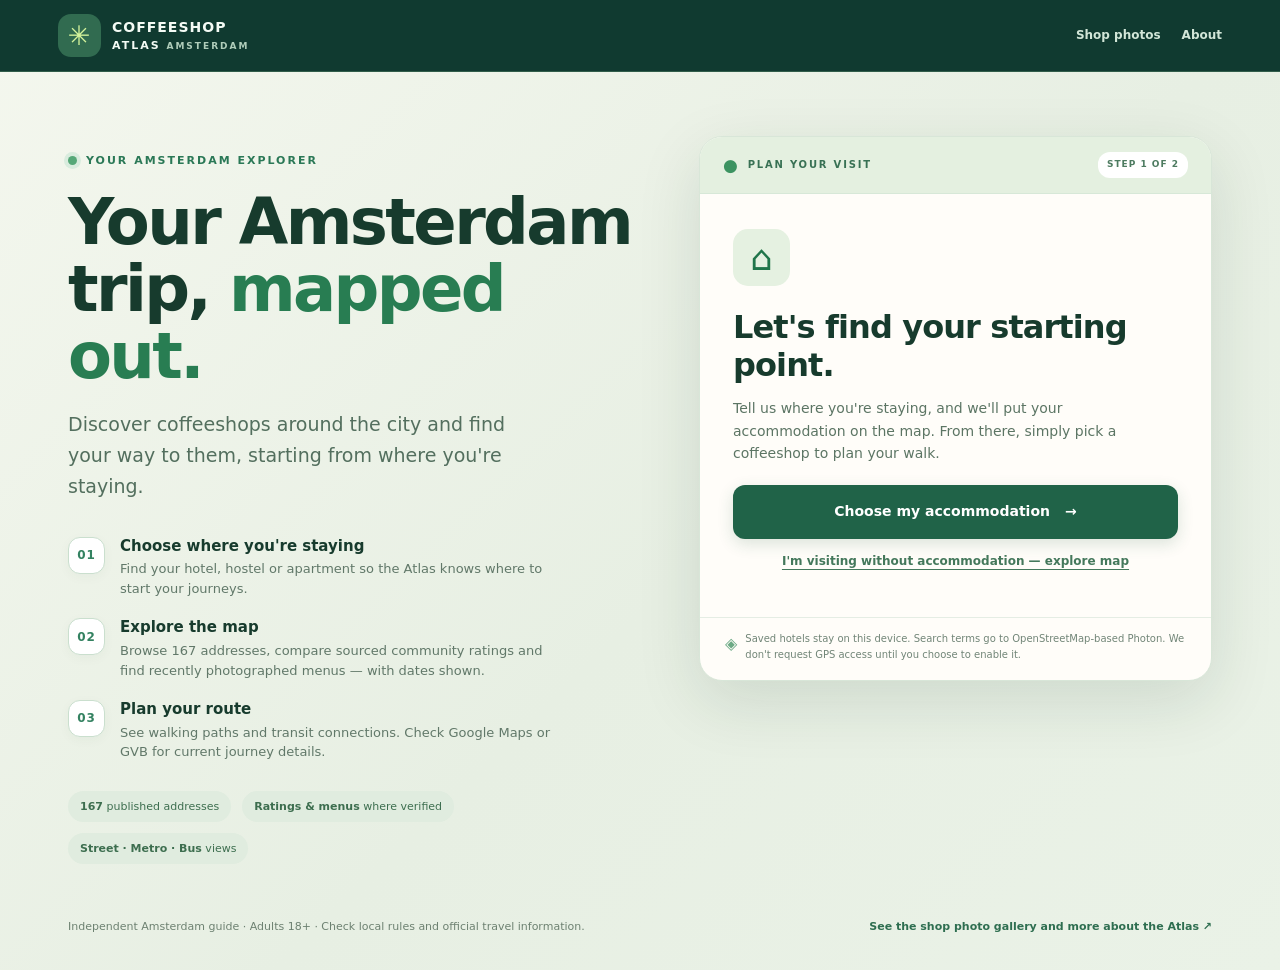
==== public/index.html @ c06398c3 "Refresh hotel-first website for expanded coffeeshop ratings" ====
<!doctype html>
<html lang="en">
<head>
<meta charset="utf-8">
<meta name="viewport" content="width=device-width, initial-scale=1, viewport-fit=cover">
<meta name="theme-color" content="#123c30">
<meta name="description" content="Plan your Amsterdam coffeeshop visit. See how the Atlas works, choose your hotel or accommodation, and explore coffeeshops, walking routes and local public transport on an interactive map.">
<title>Welcome | Amsterdam Coffeeshop Atlas</title>
<link rel="preconnect" href="https://photon.komoot.io">
<link rel="stylesheet" href="assets/welcome.css?v=1">
<script defer src="assets/welcome.js?v=9"></script>
</head>
<body>
<header class="site-header">
 <div class="site-inner">
  <a class="brand" href="index.html" aria-label="Amsterdam Coffeeshop Atlas welcome"><span class="brand-pin" aria-hidden="true">✳</span><span><strong>COFFEESHOP</strong><small>ATLAS <em>AMSTERDAM</em></small></span></a>
  <nav aria-label="Site"><a href="discover.html#featured">Shop photos</a><a href="discover.html#about">About</a></nav>
 </div>
</header>
<main class="welcome-layout" id="start">
 <section class="introduction" aria-labelledby="welcomeTitle">
  <div class="eyebrow"><span class="eyebrow-dot" aria-hidden="true"></span> YOUR AMSTERDAM EXPLORER</div>
  <h1 id="welcomeTitle">Your Amsterdam trip, <em>mapped out.</em></h1>
  <p class="intro-copy">Discover coffeeshops around the city and find your way to them, starting from where you're staying.</p>
  <div class="intro-points" aria-label="How the Atlas works">
   <div class="intro-point"><span class="step-number">01</span><div><h2>Choose where you're staying</h2><p>Find your hotel, hostel or apartment so the Atlas knows where to start your journeys.</p></div></div>
   <div class="intro-point"><span class="step-number">02</span><div><h2>Explore the map</h2><p>Browse 167 addresses, compare sourced community ratings and find recently photographed menus — with dates shown.</p></div></div>
   <div class="intro-point"><span class="step-number">03</span><div><h2>Plan your route</h2><p>See walking paths and transit connections. Check Google Maps or GVB for current journey details.</p></div></div>
  </div>
  <div class="intro-meta"><span><b>167</b> published addresses</span><span><b>Ratings &amp; menus</b> where verified</span><span><b>Street · Metro · Bus</b> views</span></div>
 </section>
 <section class="journey-card" aria-label="Set up your visit">
  <div class="card-stripe"><span class="map-dot" aria-hidden="true">●</span><span>PLAN YOUR VISIT</span><span class="step-tag" id="stepTag">STEP 1 OF 2</span></div>
  <div id="introStage" class="stage">
   <div class="welcome-mark" aria-hidden="true">⌂</div>
   <h2>Let's find your starting point.</h2>
   <p>Tell us where you're staying, and we'll put your accommodation on the map. From there, simply pick a coffeeshop to plan your walk.</p>
   <div class="saved-trip hidden" id="savedTrip">
    <span class="saved-icon" aria-hidden="true">⌂</span>
    <div><small>YOUR SAVED ACCOMMODATION</small><strong id="savedHotelName"></strong></div>
   </div>
   <button type="button" class="primary-button" id="chooseHotel">Choose my accommodation <span aria-hidden="true">→</span></button>
   <button type="button" class="primary-button hidden" id="continueSaved">Open my Amsterdam map <span aria-hidden="true">→</span></button>
   <button type="button" class="text-button" id="exploreWithoutHotel">I'm visiting without accommodation — explore map</button>
  </div>
  <div id="hotelStage" class="stage hidden" aria-labelledby="hotelTitle">
   <button type="button" class="back-button" id="backToIntro">← Back to introduction</button>
   <div class="step-label">SET YOUR STARTING POINT</div>
   <h2 id="hotelTitle">Where are you staying?</h2>
   <p>Search for your hotel, hostel, apartment or address in Amsterdam. Select the correct result to open the map.</p>
   <form id="hotelForm" class="hotel-form" role="search">
    <label for="hotelSearch">Accommodation name or address</label>
    <div class="hotel-search-row"><input id="hotelSearch" type="search" placeholder="e.g. Hotel Estheréa, Amsterdam" autocomplete="street-address" minlength="3" maxlength="110" required><button type="submit" id="hotelSearchButton">Find</button></div>
   </form>
   <div id="hotelFeedback" class="hotel-feedback" role="status" aria-live="polite">Search by hotel name or street address.</div>
   <div id="hotelResults" class="hotel-results" aria-label="Accommodation search results"></div>
   <div class="hotel-footer"><span>Can't find yours? Try its street address, or choose it later in My hotel &amp; routes.</span><button type="button" class="text-button" id="skipHotel">Continue without saving a hotel →</button></div>
  </div>
  <div class="privacy-footnote"><span aria-hidden="true">◈</span> Saved hotels stay on this device. Search terms go to OpenStreetMap-based Photon. We don't request GPS access until you choose to enable it.</div>
 </section>
</main>
<footer class="page-footer"><span>Independent Amsterdam guide · Adults 18+ · Check local rules and official travel information.</span><a href="discover.html">See the shop photo gallery and more about the Atlas ↗</a></footer>
</body>
</html>
---- public/assets/welcome.css ----
:root{--green:#194f39;--deep:#103a30;--mid:#2a7856;--paper:#f2f6ee;--cream:#e9f2df;--ink:#173b2d;--muted:#61786b;--line:#d8e5d9;--white:#fff}
*{box-sizing:border-box}html{scroll-behavior:smooth}body{margin:0;min-height:100dvh;background:linear-gradient(136deg,#f4f7ee 0%,#e7efe3 56%,#eaf2e7 100%);color:var(--ink);font:15px/1.55 system-ui,-apple-system,"Segoe UI",Roboto,sans-serif}
button,input{font:inherit}button{cursor:pointer}a{color:inherit}.hidden{display:none!important}
.site-header{background:var(--deep);color:#f4fbf5;border-bottom:1px solid #315d4a}
.site-inner{max-width:1220px;margin:auto;padding:14px 28px;display:flex;align-items:center;justify-content:space-between;gap:12px}
.brand{display:flex;align-items:center;gap:11px;text-decoration:none;line-height:1.03;letter-spacing:1px}.brand-pin{background:#316b50;border-radius:13px;color:#d5f49c;width:43px;height:43px;display:grid;place-items:center;font-size:27px;flex:none}.brand strong,.brand small{display:block;font-size:14px;font-weight:870}.brand small{font-size:11px;font-weight:780;letter-spacing:2px;margin-top:5px}.brand em{font-style:normal;color:#b0cdba;font-size:9px;font-weight:650}
.site-header nav{display:flex;gap:21px;align-items:center}.site-header nav a{text-decoration:none;font-size:12px;font-weight:700;color:#d2e6d8}.site-header nav a:hover,.site-header nav a:focus-visible{color:#fff;text-decoration:underline}
.welcome-layout{max-width:1200px;margin:0 auto;padding:clamp(24px,5vw,70px) 28px 40px;display:grid;grid-template-columns:minmax(0,1.05fr) minmax(390px,.95fr);gap:clamp(25px,5vw,85px);align-items:start}
.introduction{padding-top:16px}.eyebrow{display:flex;align-items:center;gap:9px;font-size:11px;letter-spacing:2px;font-weight:850;color:var(--mid)}.eyebrow-dot{width:9px;height:9px;border-radius:100%;background:#56a878;box-shadow:0 0 0 4px #d9ecde;display:inline-block}
h1{font-size:clamp(43px,5vw,70px);line-height:1.045;letter-spacing:-2.6px;max-width:700px;margin:20px 0 19px;font-weight:840}
h1 em{font-style:normal;color:#287d52}
.intro-copy{font-size:clamp(15px,1.6vw,19px);color:#536f5e;line-height:1.65;max-width:480px;margin:0 0 34px}
.intro-points{display:flex;flex-direction:column;gap:20px;margin:22px 0 29px}
.intro-point{display:flex;gap:15px;align-items:flex-start}.step-number{width:37px;height:37px;border:1px solid #cadfce;background:#fff;border-radius:12px;flex:none;display:grid;place-items:center;color:#348261;font-weight:850;font-size:12px;letter-spacing:1px;box-shadow:0 3px 12px rgba(28,68,39,.04)}
.intro-point h2{font-size:15px;margin:0 0 4px;line-height:1.25;font-weight:820}.intro-point p{font-size:13px;margin:0;color:#617869;line-height:1.5;max-width:450px}
.intro-meta{display:flex;flex-wrap:wrap;gap:11px}.intro-meta span{background:#e0ecdf;color:#3d6e4f;border-radius:20px;padding:7px 12px;font-size:11px}.intro-meta b{font-weight:870}
.journey-card{background:#fffdf9;border:1px solid #d8e6d8;box-shadow:0 20px 65px rgba(18,52,31,.12);border-radius:23px;overflow:hidden;min-width:0}
.card-stripe{display:flex;align-items:center;gap:8px;background:#e4f0e0;border-bottom:1px solid #d7e8d8;padding:15px 23px;font-size:10px;font-weight:850;letter-spacing:1.8px;color:#387154}.map-dot{color:#3c9361;font-size:17px}.step-tag{margin-left:auto;font-size:9px;letter-spacing:1px;background:#fff;padding:6px 9px;border-radius:12px;color:#4d7b60}
.stage{padding:clamp(21px,3vw,33px)}.welcome-mark{display:grid;place-items:center;width:57px;height:57px;border-radius:15px;background:#e5f1e1;color:#20754a;font-size:35px;margin:2px 0 23px}
.stage h2{font-size:clamp(25px,2.5vw,32px);letter-spacing:-.9px;line-height:1.18;margin:0 0 12px;font-weight:850}.stage p{color:#5c7564;font-size:14px;line-height:1.63;margin:0 0 20px}
.primary-button{width:100%;display:flex;align-items:center;justify-content:center;gap:15px;min-height:54px;background:#206348;border:0;border-radius:12px;color:#fff;font-size:14px;font-weight:850;padding:14px 18px;box-shadow:0 5px 16px rgba(32,94,63,.16)}
.primary-button:hover,.primary-button:focus-visible{background:#184d38}
.text-button{border:0;background:transparent;color:#44785b;font-size:12px;font-weight:740;text-align:center;line-height:1.6;padding:13px 3px;text-decoration:underline;text-underline-offset:4px}
#introStage>.text-button{width:100%}
.saved-trip{margin:0 0 17px;display:flex;gap:12px;align-items:center;border:1px solid #d4e4d5;background:#f0f7ed;border-radius:12px;padding:13px}.saved-trip .saved-icon{width:39px;height:39px;display:grid;place-items:center;background:#dbeedd;color:#216443;border-radius:9px;font-size:25px}.saved-trip small,.saved-trip strong{display:block}.saved-trip small{font-size:10px;letter-spacing:1px;font-weight:760;color:#6b8b73}.saved-trip strong{font-size:14px;line-height:1.35;overflow-wrap:anywhere}
.back-button{background:none;border:0;padding:0 0 23px;color:#3e8060;font-size:12px;font-weight:740}.step-label{font-size:10px;letter-spacing:1.7px;font-weight:850;color:#3c8962;margin-bottom:9px}
.hotel-form label{display:block;font-size:12px;font-weight:800;margin-bottom:8px;color:#345e48}.hotel-search-row{display:flex;gap:8px}.hotel-search-row input{min-width:0;flex:1;background:#f8fbf6;border:1px solid #c5d9c9;border-radius:11px;padding:12px 11px;font-size:14px;color:var(--ink)}.hotel-search-row input:focus{outline:2px solid #78b695;outline-offset:1px}.hotel-search-row button{border:0;background:#206348;color:#fff;padding:11px 17px;border-radius:11px;font-size:13px;font-weight:850}.hotel-search-row button:disabled{opacity:.65}
.hotel-feedback{font-size:12px;color:#6a806e;margin-top:12px;line-height:1.5}.hotel-feedback.error{color:#9d542b}.hotel-results{display:flex;flex-direction:column;gap:7px;max-height:290px;overflow-y:auto;margin-top:12px;overscroll-behavior:contain}
.hotel-result{display:flex;align-items:flex-start;text-align:left;gap:11px;background:#fff;border:1px solid #d7e5d8;border-radius:11px;padding:12px 11px;transition:background .15s,border .15s}.hotel-result:hover,.hotel-result:focus-visible{background:#f0f7ee;border-color:#91bfa0;outline:none}.result-icon{border-radius:9px;background:#e5f2e6;color:#286e48;display:grid;place-items:center;width:32px;height:32px;font-size:22px;flex:none}.result-copy{min-width:0;flex:1}.result-copy strong{display:block;font-size:13px;font-weight:850;color:#245039;overflow-wrap:anywhere;line-height:1.35}.result-copy small{display:block;font-size:11px;color:#667f6e;line-height:1.5;margin-top:3px}.result-arrow{color:#348761;font-weight:800;margin-left:4px}
.hotel-footer{border-top:1px solid #e1ebe1;margin-top:16px;padding-top:13px;display:flex;flex-direction:column;align-items:flex-start}.hotel-footer span{font-size:11px;color:#688070;line-height:1.5}.hotel-footer button{text-align:left}
.privacy-footnote{border-top:1px solid #e5ede4;padding:13px 25px 17px;display:flex;gap:8px;color:#718577;font-size:10px;line-height:1.6}.privacy-footnote span{font-size:16px;color:#6caa85}
.page-footer{max-width:1200px;margin:0 auto;padding:14px 28px 35px;display:flex;justify-content:space-between;gap:10px 22px;align-items:center;color:#6d8171;font-size:11px}.page-footer a{color:#2e6e50;font-weight:760;text-decoration:none}.page-footer a:hover{text-decoration:underline}
@media(max-width:880px){.welcome-layout{grid-template-columns:minmax(0,1fr);max-width:650px;padding-top:25px;gap:24px}.introduction{padding-top:0}.intro-points{gap:16px;margin-bottom:18px}.intro-copy{margin-bottom:24px}.page-footer{max-width:650px;flex-direction:column;align-items:flex-start}}
@media(max-width:520px){.site-inner{padding:12px 17px}.site-header nav{gap:11px}.site-header nav a{font-size:11px}.brand-pin{width:39px;height:39px}.brand strong{font-size:12px}.brand small{font-size:9px}.brand em{font-size:8px}.welcome-layout{padding:25px 16px 20px;gap:23px}h1{font-size:42px;line-height:1.07;letter-spacing:-1.8px;margin:14px 0}.intro-copy{font-size:14px;line-height:1.55;margin-bottom:19px}.intro-point{gap:11px}.intro-point h2{font-size:13px}.intro-point p{font-size:11px}.step-number{width:33px;height:33px}.intro-points{gap:13px}.intro-meta span{font-size:10px}.journey-card{border-radius:19px}.stage{padding:23px 20px}.card-stripe{padding:12px 20px}.stage h2{font-size:27px}.stage p{font-size:13px}.hotel-search-row input{font-size:13px}.hotel-search-row button{padding:10px 12px}.page-footer{padding:8px 17px 28px}}
@media(prefers-reduced-motion:reduce){html{scroll-behavior:auto}*{transition:none!important}}
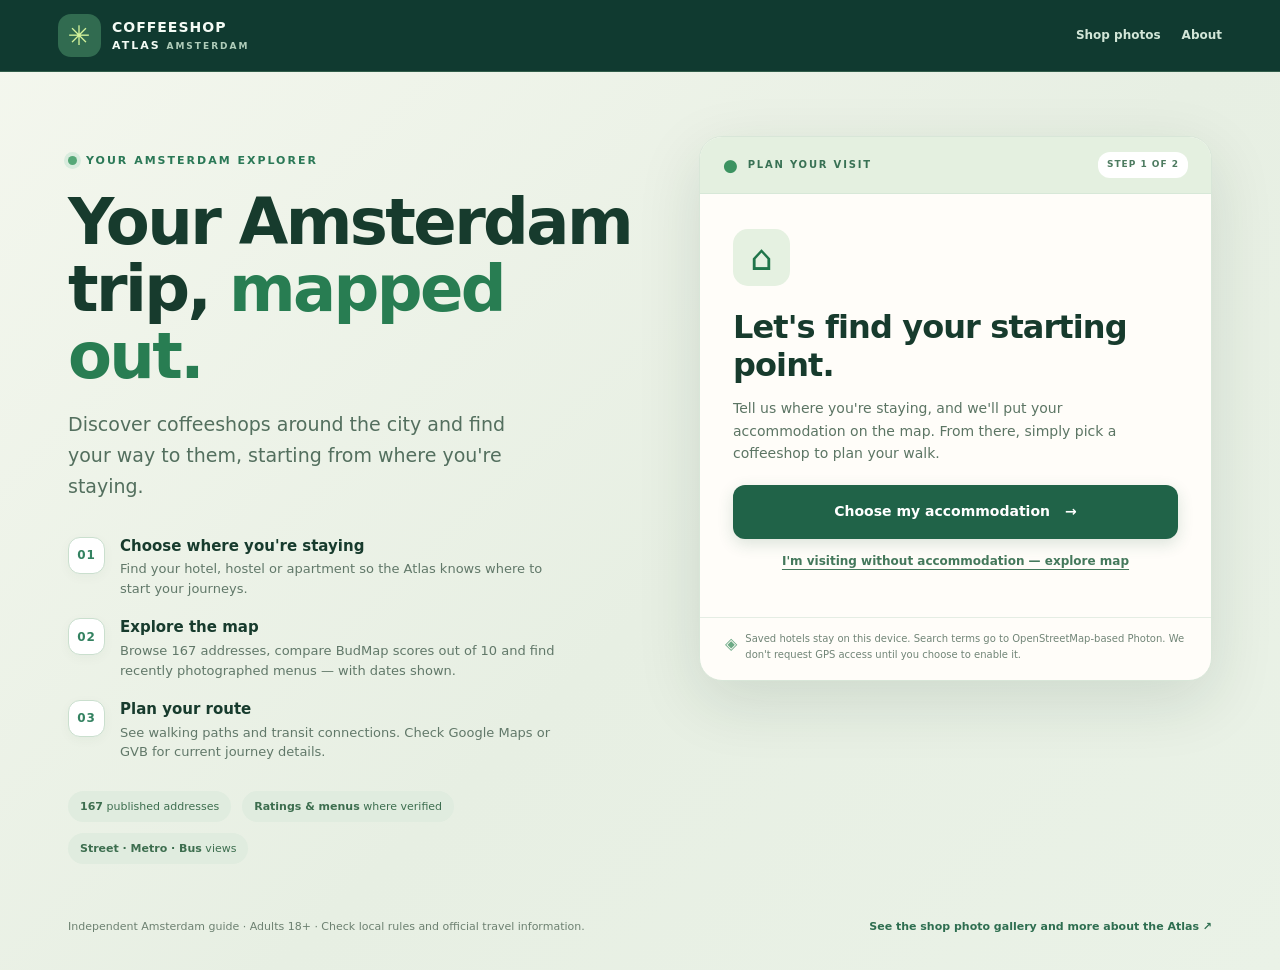
==== commit 2b48c807: "Introduce BudMap ten-point ratings on public introduction pages" ====
--- a/public/index.html
+++ b/public/index.html
@@ -7,8 +7,8 @@
 <meta name="description" content="Plan your Amsterdam coffeeshop visit. See how the Atlas works, choose your hotel or accommodation, and explore coffeeshops, walking routes and local public transport on an interactive map.">
 <title>Welcome | Amsterdam Coffeeshop Atlas</title>
 <link rel="preconnect" href="https://photon.komoot.io">
-<link rel="stylesheet" href="assets/welcome.css?v=1">
-<script defer src="assets/welcome.js?v=9"></script>
+<link rel="stylesheet" href="assets/welcome.css?v=2">
+<script defer src="assets/welcome.js?v=12"></script>
 </head>
 <body>
 <header class="site-header">
@@ -24,7 +24,7 @@
   <p class="intro-copy">Discover coffeeshops around the city and find your way to them, starting from where you're staying.</p>
   <div class="intro-points" aria-label="How the Atlas works">
    <div class="intro-point"><span class="step-number">01</span><div><h2>Choose where you're staying</h2><p>Find your hotel, hostel or apartment so the Atlas knows where to start your journeys.</p></div></div>
-   <div class="intro-point"><span class="step-number">02</span><div><h2>Explore the map</h2><p>Browse 167 addresses, compare sourced community ratings and find recently photographed menus — with dates shown.</p></div></div>
+   <div class="intro-point"><span class="step-number">02</span><div><h2>Explore the map</h2><p>Browse 167 addresses, compare BudMap scores out of 10 and find recently photographed menus — with dates shown.</p></div></div>
    <div class="intro-point"><span class="step-number">03</span><div><h2>Plan your route</h2><p>See walking paths and transit connections. Check Google Maps or GVB for current journey details.</p></div></div>
   </div>
   <div class="intro-meta"><span><b>167</b> published addresses</span><span><b>Ratings &amp; menus</b> where verified</span><span><b>Street · Metro · Bus</b> views</span></div>
--- a/public/assets/welcome.css
+++ b/public/assets/welcome.css
@@ -33,3 +33,15 @@
 @media(max-width:880px){.welcome-layout{grid-template-columns:minmax(0,1fr);max-width:650px;padding-top:25px;gap:24px}.introduction{padding-top:0}.intro-points{gap:16px;margin-bottom:18px}.intro-copy{margin-bottom:24px}.page-footer{max-width:650px;flex-direction:column;align-items:flex-start}}
 @media(max-width:520px){.site-inner{padding:12px 17px}.site-header nav{gap:11px}.site-header nav a{font-size:11px}.brand-pin{width:39px;height:39px}.brand strong{font-size:12px}.brand small{font-size:9px}.brand em{font-size:8px}.welcome-layout{padding:25px 16px 20px;gap:23px}h1{font-size:42px;line-height:1.07;letter-spacing:-1.8px;margin:14px 0}.intro-copy{font-size:14px;line-height:1.55;margin-bottom:19px}.intro-point{gap:11px}.intro-point h2{font-size:13px}.intro-point p{font-size:11px}.step-number{width:33px;height:33px}.intro-points{gap:13px}.intro-meta span{font-size:10px}.journey-card{border-radius:19px}.stage{padding:23px 20px}.card-stripe{padding:12px 20px}.stage h2{font-size:27px}.stage p{font-size:13px}.hotel-search-row input{font-size:13px}.hotel-search-row button{padding:10px 12px}.page-footer{padding:8px 17px 28px}}
 @media(prefers-reduced-motion:reduce){html{scroll-behavior:auto}*{transition:none!important}}
+
+
+/* Saved-hotel home screen: deliberate gap and clear primary action hierarchy. */
+#introStage>.primary-button + .primary-button:not(.hidden){margin-top:14px}
+#introStage.has-saved-hotel #chooseHotel{
+ background:#eef5eb;color:#215b41;border:1px solid #cadfce;
+ box-shadow:none;font-weight:790;
+}
+#introStage.has-saved-hotel #chooseHotel:hover,
+#introStage.has-saved-hotel #chooseHotel:focus-visible{background:#e0eedf}
+#introStage.has-saved-hotel #continueSaved{background:#1f6248;box-shadow:0 6px 17px rgba(24,83,52,.15)}
+#introStage>.primary-button:focus-visible{outline:3px solid #7bb794;outline-offset:3px}
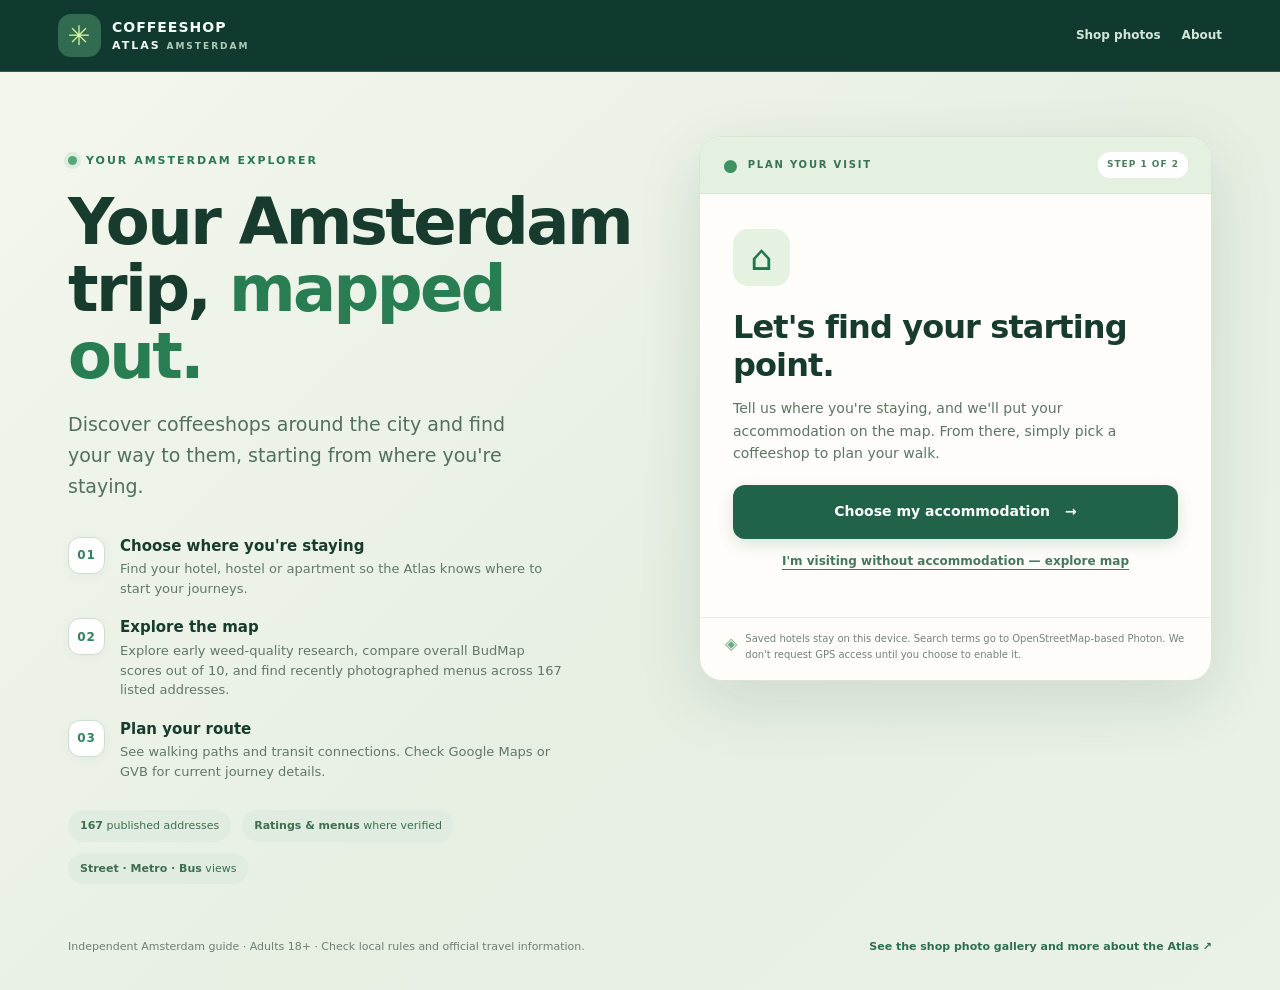
==== commit 2bd5a85a: "Document and introduce separate quality-first discovery and overall rating" ====
--- a/public/index.html
+++ b/public/index.html
@@ -24,7 +24,7 @@
   <p class="intro-copy">Discover coffeeshops around the city and find your way to them, starting from where you're staying.</p>
   <div class="intro-points" aria-label="How the Atlas works">
    <div class="intro-point"><span class="step-number">01</span><div><h2>Choose where you're staying</h2><p>Find your hotel, hostel or apartment so the Atlas knows where to start your journeys.</p></div></div>
-   <div class="intro-point"><span class="step-number">02</span><div><h2>Explore the map</h2><p>Browse 167 addresses, compare BudMap scores out of 10 and find recently photographed menus — with dates shown.</p></div></div>
+   <div class="intro-point"><span class="step-number">02</span><div><h2>Explore the map</h2><p>Explore early weed-quality research, compare overall BudMap scores out of 10, and find recently photographed menus across 167 listed addresses.</p></div></div>
    <div class="intro-point"><span class="step-number">03</span><div><h2>Plan your route</h2><p>See walking paths and transit connections. Check Google Maps or GVB for current journey details.</p></div></div>
   </div>
   <div class="intro-meta"><span><b>167</b> published addresses</span><span><b>Ratings &amp; menus</b> where verified</span><span><b>Street · Metro · Bus</b> views</span></div>
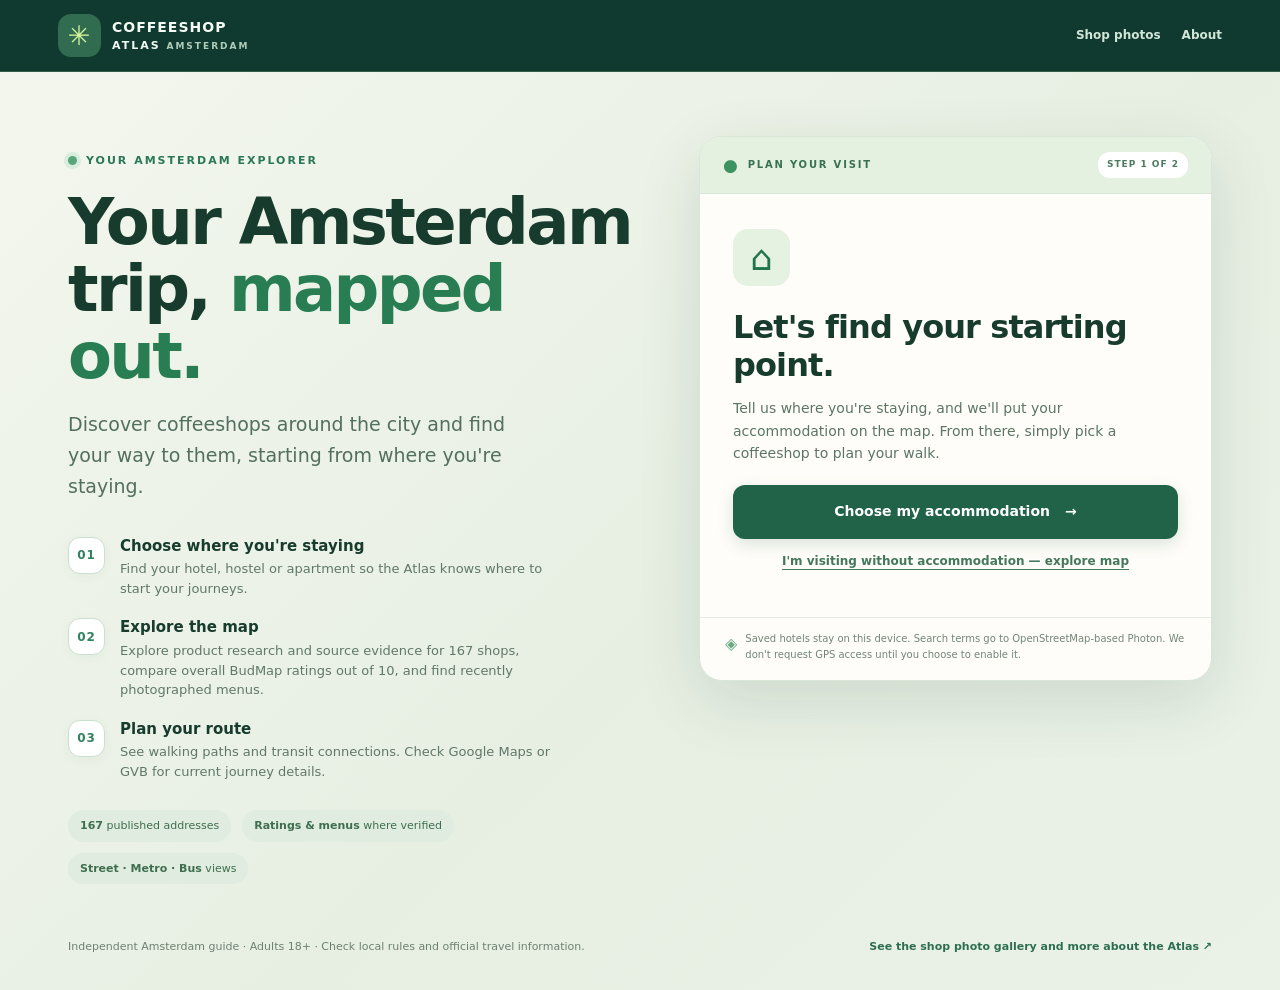
==== commit ff0a3335: "Clarify product research is evidence-only; public weed scores paused pending broad coverage" ====
--- a/public/index.html
+++ b/public/index.html
@@ -24,7 +24,7 @@
   <p class="intro-copy">Discover coffeeshops around the city and find your way to them, starting from where you're staying.</p>
   <div class="intro-points" aria-label="How the Atlas works">
    <div class="intro-point"><span class="step-number">01</span><div><h2>Choose where you're staying</h2><p>Find your hotel, hostel or apartment so the Atlas knows where to start your journeys.</p></div></div>
-   <div class="intro-point"><span class="step-number">02</span><div><h2>Explore the map</h2><p>Explore early weed-quality research, compare overall BudMap scores out of 10, and find recently photographed menus across 167 listed addresses.</p></div></div>
+   <div class="intro-point"><span class="step-number">02</span><div><h2>Explore the map</h2><p>Explore product research and source evidence for 167 shops, compare overall BudMap ratings out of 10, and find recently photographed menus.</p></div></div>
    <div class="intro-point"><span class="step-number">03</span><div><h2>Plan your route</h2><p>See walking paths and transit connections. Check Google Maps or GVB for current journey details.</p></div></div>
   </div>
   <div class="intro-meta"><span><b>167</b> published addresses</span><span><b>Ratings &amp; menus</b> where verified</span><span><b>Street · Metro · Bus</b> views</span></div>
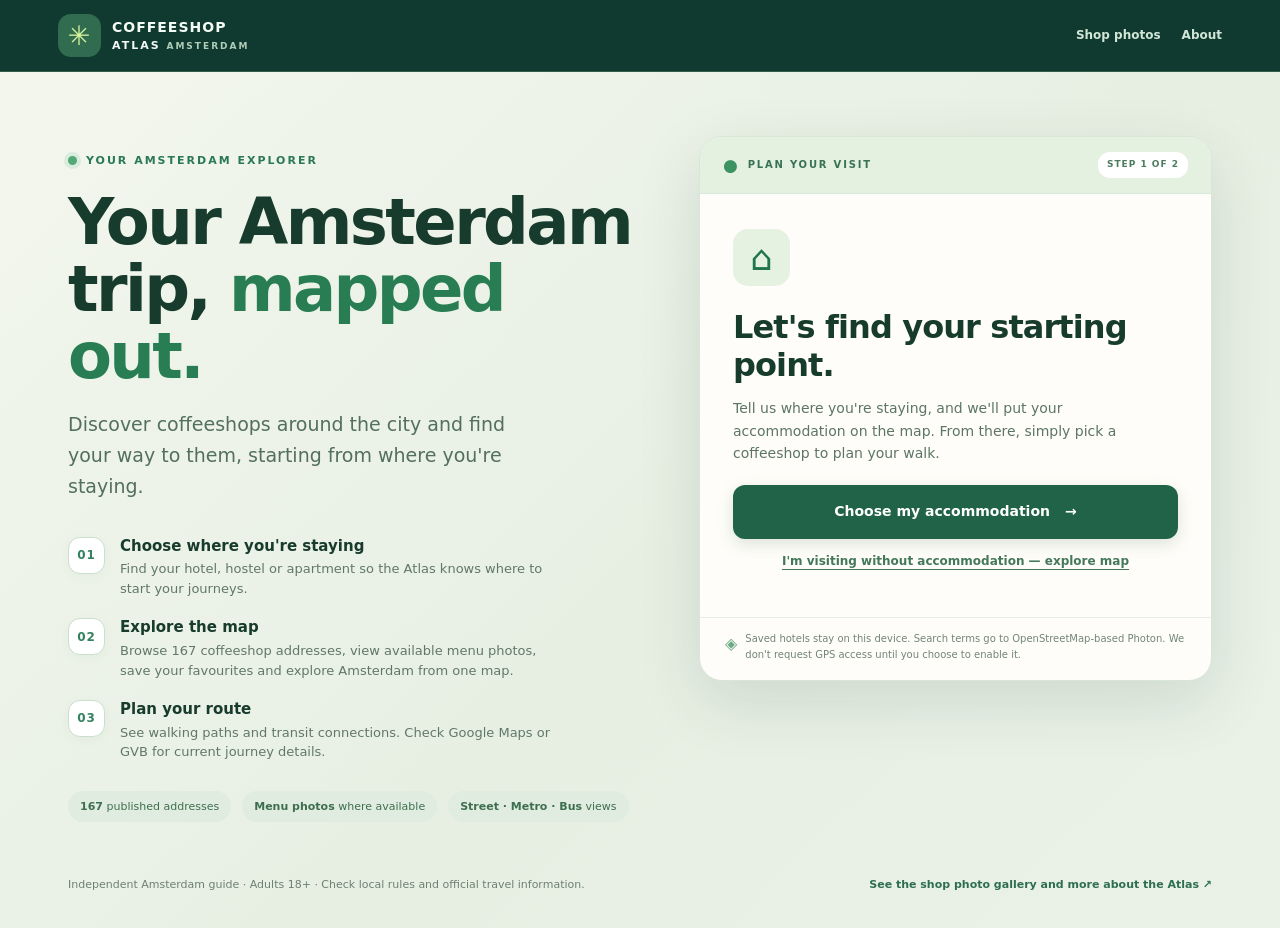
==== commit 390db3ae: "Align BudMap visitor pages and README with simple map-only experience" ====
--- a/public/index.html
+++ b/public/index.html
@@ -24,10 +24,10 @@
   <p class="intro-copy">Discover coffeeshops around the city and find your way to them, starting from where you're staying.</p>
   <div class="intro-points" aria-label="How the Atlas works">
    <div class="intro-point"><span class="step-number">01</span><div><h2>Choose where you're staying</h2><p>Find your hotel, hostel or apartment so the Atlas knows where to start your journeys.</p></div></div>
-   <div class="intro-point"><span class="step-number">02</span><div><h2>Explore the map</h2><p>Explore product research and source evidence for 167 shops, compare overall BudMap ratings out of 10, and find recently photographed menus.</p></div></div>
+   <div class="intro-point"><span class="step-number">02</span><div><h2>Explore the map</h2><p>Browse 167 coffeeshop addresses, view available menu photos, save your favourites and explore Amsterdam from one map.</p></div></div>
    <div class="intro-point"><span class="step-number">03</span><div><h2>Plan your route</h2><p>See walking paths and transit connections. Check Google Maps or GVB for current journey details.</p></div></div>
   </div>
-  <div class="intro-meta"><span><b>167</b> published addresses</span><span><b>Ratings &amp; menus</b> where verified</span><span><b>Street · Metro · Bus</b> views</span></div>
+  <div class="intro-meta"><span><b>167</b> published addresses</span><span><b>Menu photos</b> where available</span><span><b>Street · Metro · Bus</b> views</span></div>
  </section>
  <section class="journey-card" aria-label="Set up your visit">
   <div class="card-stripe"><span class="map-dot" aria-hidden="true">●</span><span>PLAN YOUR VISIT</span><span class="step-tag" id="stepTag">STEP 1 OF 2</span></div>
